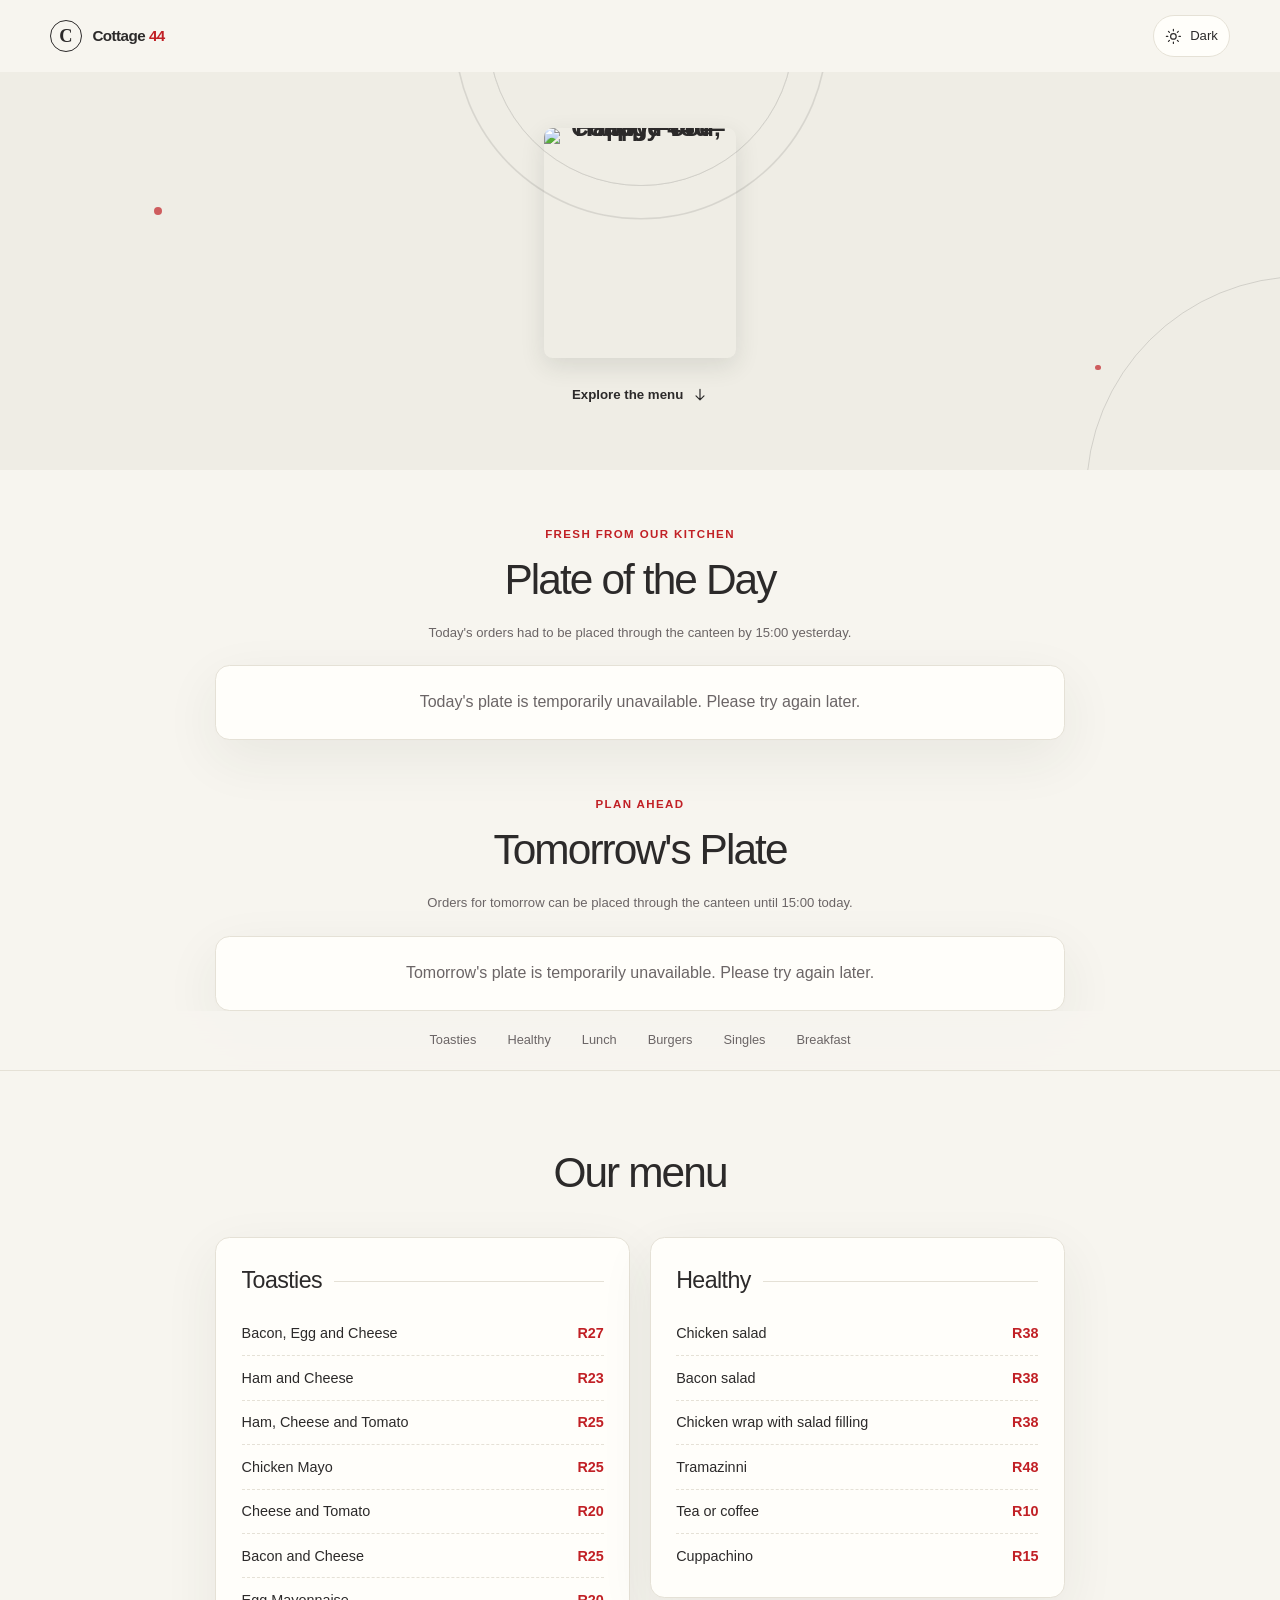
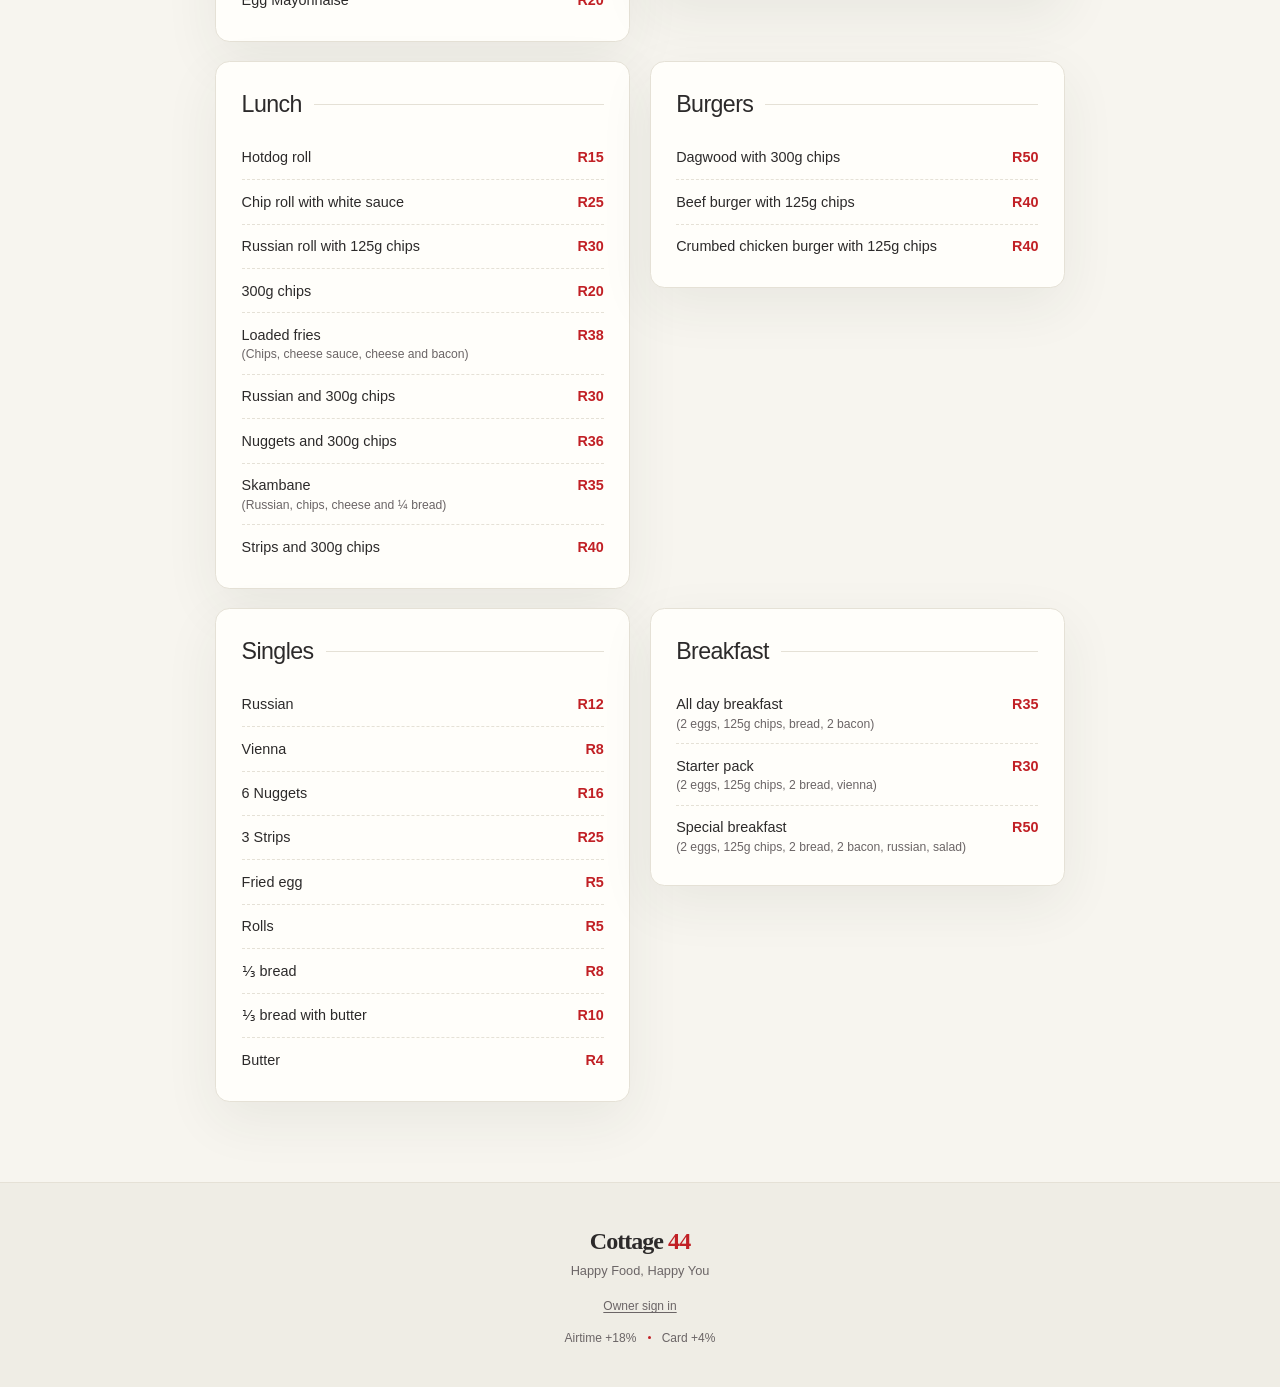
==== docs/index.html @ 62de95d6 "Merge pull request #34 from sdcreek240/dev Dev" ====
<!doctype html>
<html lang="en" data-theme="light">
  <head>
    <meta charset="utf-8">
    <meta name="viewport" content="width=device-width, initial-scale=1">
    <meta name="theme-color" content="#f7f5ef">
    <meta
      name="description"
      content="Cottage 44 — Happy Food, Happy You. Browse our menu."
    >
    <title>Cottage 44 — Happy Food, Happy You</title>
    <script>
      const savedTheme = localStorage.getItem("cottage44-theme");
      const initialTheme = savedTheme === "dark" || savedTheme === "light"
        ? savedTheme
        : window.matchMedia("(prefers-color-scheme: dark)").matches
          ? "dark"
          : "light";
      document.documentElement.dataset.theme = initialTheme;
    </script>
    <link rel="stylesheet" href="styles.css">
    <script src="menu.js" defer></script>
  </head>
  <body>
    <a class="skip-link" href="#menu">Skip to menu</a>
    <header class="site-header">
      <a class="wordmark" href="#top" aria-label="Cottage 44 home">
        <span class="wordmark__icon" aria-hidden="true">C</span>
        <span class="wordmark__name">Cottage <span>44</span></span>
      </a>
      <button
        class="theme-toggle"
        type="button"
        aria-label="Switch to dark theme"
        aria-pressed="false"
      >
        <svg class="theme-toggle__icon theme-toggle__icon--sun" viewBox="0 0 24 24" aria-hidden="true">
          <circle cx="12" cy="12" r="4"></circle>
          <path d="M12 2v2m0 16v2M4.93 4.93l1.42 1.42m11.3 11.3 1.42 1.42M2 12h2m16 0h2M4.93 19.07l1.42-1.42m11.3-11.3 1.42-1.42"></path>
        </svg>
        <svg class="theme-toggle__icon theme-toggle__icon--moon" viewBox="0 0 24 24" aria-hidden="true">
          <path d="M20.2 15.1A8.5 8.5 0 0 1 8.9 3.8 8.5 8.5 0 1 0 20.2 15.1Z"></path>
        </svg>
        <span class="theme-toggle__label">Dark</span>
      </button>
    </header>

    <main id="top">
      <section class="hero" aria-labelledby="hero-title">
        <div class="hero__ornament hero__ornament--one" aria-hidden="true"></div>
        <div class="hero__ornament hero__ornament--two" aria-hidden="true"></div>
        <h1 id="hero-title">
          <img
            class="hero__logo"
            src="assets/logo.jpeg"
            alt="Cottage 44 — Happy Food, Happy You"
            width="918"
            height="1099"
          >
        </h1>
        <a class="hero__link" href="#menu">
          Explore the menu
          <svg viewBox="0 0 20 20" aria-hidden="true"><path d="M10 3v13m-5-5 5 5 5-5"></path></svg>
        </a>
      </section>

      <section class="plate-day" aria-labelledby="plate-day-title">
        <div class="plate-day__intro">
          <p class="plate-day__eyebrow">Fresh from our kitchen</p>
          <h2 id="plate-day-title">Plate of the Day</h2>
          <p class="plate-day__notice">Today's orders had to be placed through the canteen by 15:00 yesterday.</p>
        </div>
        <div
          class="plate-day__content"
          id="today-plate"
          aria-live="polite"
          aria-atomic="true"
          aria-busy="true"
        >
          <p class="plate-day__status" role="status">Loading today's plate…</p>
        </div>
      </section>
      <section class="plate-day plate-day--next" aria-labelledby="next-plate-title">
        <div class="plate-day__intro">
          <p class="plate-day__eyebrow">Plan ahead</p>
          <h2 id="next-plate-title">Tomorrow's Plate</h2>
          <p class="plate-day__notice">Orders for tomorrow can be placed through the canteen until 15:00 today.</p>
          <p class="plate-day__countdown" id="tomorrow-cutoff" role="status" aria-live="polite"></p>
        </div>
        <div
          class="plate-day__content"
          id="tomorrow-plate"
          aria-live="polite"
          aria-atomic="true"
          aria-busy="true"
        >
          <p class="plate-day__status" role="status">Loading tomorrow's plate…</p>
        </div>
      </section>

      <nav class="category-nav" aria-label="Menu categories">
        <div class="category-nav__inner" id="category-nav"></div>
      </nav>

      <section class="menu" id="menu" aria-label="Menu">
        <div class="menu__intro">
          <h2>Our menu</h2>
        </div>
        <div id="menu-sections"></div>
      </section>
    </main>

    <footer class="site-footer">
      <div class="site-footer__brand">Cottage <span>44</span></div>
      <p class="site-footer__slogan">Happy Food, Happy You</p>
      <a class="site-footer__admin" href="/admin/">Owner sign in</a>
      <div class="payment-notes" aria-label="Payment notes">
        <span>Airtime +18%</span>
        <span class="payment-notes__divider" aria-hidden="true"></span>
        <span>Card +4%</span>
      </div>
    </footer>
  </body>
</html>
---- docs/styles.css ----
@font-face {
  font-family: "Bangers";
  src: url("fonts/bangers/Bangers-Regular.ttf") format("truetype");
  font-style: normal;
  font-weight: 400;
  font-display: swap;
}

:root {
  color-scheme: light;
  --brand-primary: #2c2a2a;
  --brand-accent: #C12025;
  --brand-canvas: #f7f5ef;
  --brand-surface: #fffefa;
  --brand-surface-muted: #efede5;
  --brand-ink: var(--brand-primary);
  --brand-ink-muted: #6b6566;
  --brand-line: #e5e1d6;
  --color-page: var(--brand-canvas);
  --color-surface: var(--brand-surface);
  --color-surface-muted: var(--brand-surface-muted);
  --color-text: var(--brand-ink);
  --color-text-muted: var(--brand-ink-muted);
  --color-primary: var(--brand-primary);
  --color-accent: var(--brand-accent);
  --color-border: var(--brand-line);
  --color-shadow: 0 18px 55px rgb(43 53 42 / 7%);
  --page: var(--color-page);
  --surface: var(--color-surface);
  --surface-muted: var(--color-surface-muted);
  --ink: var(--color-text);
  --ink-soft: var(--color-text-muted);
  --green: var(--color-primary);
  --accent: var(--color-accent);
  --line: var(--color-border);
  --shadow: var(--color-shadow);
  --serif: Georgia, "Times New Roman", serif;
  --sans: "Avenir Next", Avenir, "Segoe UI", sans-serif;
  --display: "Bangers", Impact, "Arial Narrow", sans-serif;
}

:root[data-theme="dark"] {
  color-scheme: dark;
  --color-page: #1c1a1a;
  --color-surface: #272425;
  --color-surface-muted: #353031;
  --color-text: #f4eeee;
  --color-text-muted: #c0b8b8;
  --color-primary: #f4eeee;
  --color-accent: #C12025;
  --color-border: #443d3e;
  --color-shadow: 0 18px 55px rgb(0 0 0 / 17%);
}

* {
  box-sizing: border-box;
}

html {
  scroll-behavior: smooth;
  scroll-padding-top: 5.5rem;
}

body {
  min-width: 320px;
  margin: 0;
  background: var(--page);
  color: var(--ink);
  font-family: var(--sans);
  font-size: 1rem;
  line-height: 1.55;
  transition: background-color 180ms ease, color 180ms ease;
}

a {
  color: inherit;
}

.skip-link {
  position: absolute;
  z-index: 10;
  top: 0.75rem;
  left: 0.75rem;
  padding: 0.65rem 1rem;
  transform: translateY(-150%);
  border-radius: 0.5rem;
  background: var(--ink);
  color: var(--page);
}

.skip-link:focus {
  transform: translateY(0);
}

.site-header {
  position: relative;
  z-index: 3;
  display: flex;
  width: min(100% - 2.5rem, 1180px);
  height: 4.5rem;
  align-items: center;
  justify-content: space-between;
  margin-inline: auto;
}

.wordmark {
  display: inline-flex;
  align-items: center;
  gap: 0.65rem;
  text-decoration: none;
}

.wordmark__icon {
  display: grid;
  width: 2rem;
  aspect-ratio: 1;
  place-items: center;
  border: 1px solid var(--green);
  border-radius: 50%;
  color: var(--green);
  font-family: var(--serif);
  font-size: 1.15rem;
  font-weight: 600;
}

.wordmark__name {
  font-size: 0.95rem;
  font-weight: 700;
  letter-spacing: -0.035em;
}

.wordmark__name span,
.site-footer__brand span {
  color: var(--accent);
}

.theme-toggle {
  display: inline-flex;
  min-height: 2.65rem;
  align-items: center;
  justify-content: center;
  gap: 0.5rem;
  padding: 0.45rem 0.7rem;
  border: 1px solid var(--line);
  border-radius: 999px;
  background: var(--surface);
  color: var(--ink);
  font: 500 0.82rem var(--sans);
  cursor: pointer;
  transition: border-color 150ms ease, background-color 150ms ease;
}

.theme-toggle:hover {
  border-color: var(--green);
}

.theme-toggle:focus-visible,
.category-nav__link:focus-visible,
.hero__link:focus-visible,
.wordmark:focus-visible {
  outline: 3px solid var(--accent);
  outline-offset: 3px;
}

.theme-toggle__icon {
  width: 1.05rem;
  height: 1.05rem;
  fill: none;
  stroke: currentColor;
  stroke-linecap: round;
  stroke-linejoin: round;
  stroke-width: 1.7;
}

.theme-toggle__icon--moon {
  display: none;
}

:root[data-theme="dark"] .theme-toggle__icon--sun {
  display: none;
}

:root[data-theme="dark"] .theme-toggle__icon--moon {
  display: block;
}

.hero {
  position: relative;
  display: flex;
  min-height: 23rem;
  overflow: hidden;
  flex-direction: column;
  align-items: center;
  justify-content: center;
  padding: 3.5rem 1.25rem 4rem;
  background: var(--surface-muted);
  text-align: center;
}

.hero::before,
.hero::after {
  position: absolute;
  width: 19rem;
  height: 19rem;
  border: 1px solid color-mix(in srgb, var(--green) 15%, transparent);
  border-radius: 50%;
  content: "";
  pointer-events: none;
}

.hero::before {
  top: -12rem;
  left: calc(50% - 9.5rem);
  box-shadow: 0 0 0 2rem var(--surface-muted), 0 0 0 2.1rem color-mix(in srgb, var(--green) 12%, transparent);
}

.hero::after {
  right: -15rem;
  bottom: -15rem;
  width: 27rem;
  height: 27rem;
}

.hero__ornament {
  position: absolute;
  width: 0.5rem;
  height: 0.5rem;
  border-radius: 50%;
  background: var(--accent);
  opacity: 0.7;
}

.hero__ornament--one {
  top: 34%;
  left: 12%;
}

.hero__ornament--two {
  right: 14%;
  bottom: 25%;
  width: 0.35rem;
  height: 0.35rem;
}

.hero h1 {
  position: relative;
  margin: 0;
  line-height: 0;
}

.hero__logo {
  display: block;
  width: clamp(8rem, min(40vw, 24vh), 12rem);
  max-width: 100%;
  height: auto;
  border-radius: 0.55rem;
  box-shadow: 0 8px 24px rgb(43 53 42 / 12%);
  object-fit: contain;
}

.hero__link {
  display: inline-flex;
  align-items: center;
  gap: 0.55rem;
  margin-top: 1.7rem;
  color: var(--green);
  font-size: 0.83rem;
  font-weight: 600;
  text-decoration: none;
}

.hero__link svg {
  width: 1rem;
  fill: none;
  stroke: currentColor;
  stroke-linecap: round;
  stroke-linejoin: round;
  stroke-width: 1.5;
  transition: transform 150ms ease;
}

.hero__link:hover svg {
  transform: translateY(3px);
}

.plate-day {
  width: min(100% - 2.5rem, 850px);
  margin: 0 auto;
  padding: 3.5rem 0 0;
}

.plate-day__intro {
  margin-bottom: 1.4rem;
  text-align: center;
}

.plate-day__eyebrow {
  margin: 0;
  color: var(--accent);
  font-size: 0.72rem;
  font-weight: 700;
  letter-spacing: 0.12em;
  text-transform: uppercase;
}

.plate-day__intro h2 {
  margin: 0.2rem 0 0;
  font-family: var(--display);
  font-size: clamp(2rem, 5vw, 2.65rem);
  font-weight: 400;
  letter-spacing: -0.045em;
}

.plate-day__notice {
  max-width: 36rem;
  margin: 0.65rem auto 0;
  color: var(--ink-soft);
  font-size: 0.82rem;
}

.plate-day__countdown {
  max-width: 36rem;
  margin: 0.45rem auto 0;
  color: var(--accent);
  font-size: 0.82rem;
  font-weight: 700;
}

.plate-day__content {
  overflow: hidden;
  border: 1px solid var(--line);
  border-radius: 0.9rem;
  background: var(--surface);
  box-shadow: var(--shadow);
}

.plate-day__status {
  margin: 0;
  padding: 1.5rem;
  color: var(--ink-soft);
  text-align: center;
}

.plate-card {
  display: grid;
  grid-template-columns: minmax(0, 0.9fr) minmax(0, 1.1fr);
  min-height: 15rem;
}

.plate-card__image-frame {
  display: grid;
  min-height: 15rem;
  overflow: hidden;
  place-items: center;
  background: var(--surface-muted);
}

.plate-card__image {
  display: block;
  width: 100%;
  height: 100%;
  min-height: 15rem;
  object-fit: cover;
}

.plate-card__image-fallback {
  padding: 1rem;
  color: var(--ink-soft);
  font-size: 0.85rem;
  text-align: center;
}

.plate-card__details {
  display: flex;
  flex-direction: column;
  align-items: flex-start;
  justify-content: center;
  padding: 1.8rem;
}

.plate-card__name {
  margin: 0;
  font-family: var(--display);
  font-size: clamp(1.65rem, 4vw, 2.15rem);
  font-weight: 400;
  line-height: 1.15;
}

.plate-card__description {
  margin: 0.7rem 0 1.1rem;
  color: var(--ink-soft);
  font-size: 0.92rem;
}

.plate-card__date {
  color: var(--ink-soft);
  font-size: 0.78rem;
}

.plate-card__price {
  margin: 0.7rem 0 0;
  color: var(--accent);
  font-size: 1.2rem;
  font-weight: 700;
  font-variant-numeric: tabular-nums;
}

.category-nav {
  position: sticky;
  z-index: 2;
  top: 0;
  overflow-x: auto;
  border-bottom: 1px solid var(--line);
  background: color-mix(in srgb, var(--page) 92%, transparent);
  scrollbar-width: none;
  backdrop-filter: blur(14px);
}

.category-nav::-webkit-scrollbar {
  display: none;
}

.category-nav__inner {
  display: flex;
  width: max-content;
  min-width: 100%;
  justify-content: center;
  gap: 0.3rem;
  padding: 0.7rem max(1.25rem, calc((100vw - 850px) / 2));
}

.category-nav__link {
  flex: 0 0 auto;
  padding: 0.52rem 0.82rem;
  border-radius: 999px;
  color: var(--ink-soft);
  font-size: 0.8rem;
  font-weight: 500;
  text-decoration: none;
  transition: background-color 150ms ease, color 150ms ease;
}

.category-nav__link:hover {
  background: var(--surface-muted);
  color: var(--ink);
}

.menu {
  width: min(100% - 2.5rem, 850px);
  margin: 0 auto;
  padding: 4rem 0 5rem;
}

.menu__intro {
  margin-bottom: 2rem;
  text-align: center;
}

.menu__intro h2 {
  margin: 0.3rem 0 0;
  font-family: var(--display);
  font-size: clamp(2rem, 5vw, 2.65rem);
  font-weight: 400;
  letter-spacing: -0.045em;
}

#menu-sections {
  display: grid;
  grid-template-columns: repeat(2, minmax(0, 1fr));
  gap: 1.2rem;
}

.menu-category {
  scroll-margin-top: 5.8rem;
  align-self: start;
  padding: 1.55rem 1.6rem 1.2rem;
  border: 1px solid var(--line);
  border-radius: 0.9rem;
  background: var(--surface);
  box-shadow: var(--shadow);
}

.menu-category__title {
  display: flex;
  align-items: center;
  gap: 0.75rem;
  margin: 0 0 0.8rem;
  color: var(--green);
  font-family: var(--display);
  font-size: 1.45rem;
  font-weight: 400;
  letter-spacing: -0.025em;
}

.menu-category__title::after {
  height: 1px;
  flex: 1;
  background: var(--line);
  content: "";
}

.menu-list {
  margin: 0;
  padding: 0;
  list-style: none;
}

.menu-item {
  display: flex;
  align-items: baseline;
  justify-content: space-between;
  gap: 1rem;
  padding: 0.66rem 0;
  border-bottom: 1px dashed var(--line);
}

.menu-item:last-child {
  border-bottom: 0;
}

.menu-item__details {
  display: grid;
  min-width: 0;
  gap: 0.08rem;
}

.menu-item__name {
  font-size: 0.9rem;
  font-weight: 500;
  line-height: 1.4;
}

.menu-item__contents {
  color: var(--ink-soft);
  font-size: 0.76rem;
  line-height: 1.4;
}

.menu-item__price {
  flex: 0 0 auto;
  color: var(--accent);
  font-size: 0.9rem;
  font-weight: 700;
  font-variant-numeric: tabular-nums;
}

.site-footer {
  display: flex;
  min-height: 11rem;
  flex-direction: column;
  align-items: center;
  justify-content: center;
  padding: 2.5rem 1.25rem;
  border-top: 1px solid var(--line);
  background: var(--surface-muted);
  text-align: center;
}

.site-footer__brand {
  font-family: var(--serif);
  font-size: 1.5rem;
  font-weight: 600;
  letter-spacing: -0.04em;
}

.site-footer__slogan {
  margin: 0.1rem 0 1rem;
  color: var(--ink-soft);
  font-size: 0.8rem;
}

.site-footer__admin {
  margin-bottom: 0.8rem;
  color: var(--ink-soft);
  font-size: 0.75rem;
  text-decoration: underline;
  text-underline-offset: 0.2em;
}

.site-footer__admin:hover,
.site-footer__admin:focus-visible {
  color: var(--accent);
}

.payment-notes {
  display: flex;
  align-items: center;
  gap: 0.7rem;
  color: var(--ink-soft);
  font-size: 0.75rem;
  font-weight: 500;
}

.payment-notes__divider {
  width: 3px;
  height: 3px;
  border-radius: 50%;
  background: var(--accent);
}

@media (max-width: 640px) {
  .site-header {
    width: calc(100% - 2rem);
    height: 4rem;
  }

  .hero {
    min-height: 22rem;
    padding-block: 2.5rem 3rem;
  }

  .plate-day {
    width: calc(100% - 2rem);
    padding-top: 2.5rem;
  }

  .plate-card {
    grid-template-columns: 1fr;
  }

  .plate-card__image-frame,
  .plate-card__image {
    min-height: 13rem;
    max-height: 18rem;
  }

  .plate-card__details {
    padding: 1.4rem;
  }

  .category-nav__inner {
    justify-content: flex-start;
    padding: 0.6rem 0.85rem;
  }

  .menu {
    width: calc(100% - 2rem);
    padding: 3rem 0 3.5rem;
  }

  #menu-sections {
    grid-template-columns: 1fr;
    gap: 0.85rem;
  }

  .menu-category {
    padding: 1.3rem 1.2rem 1rem;
  }

  .menu-item__name {
    font-size: 0.88rem;
  }
}

@media (prefers-reduced-motion: reduce) {
  *,
  *::before,
  *::after {
    scroll-behavior: auto !important;
    transition-duration: 0.01ms !important;
  }
}
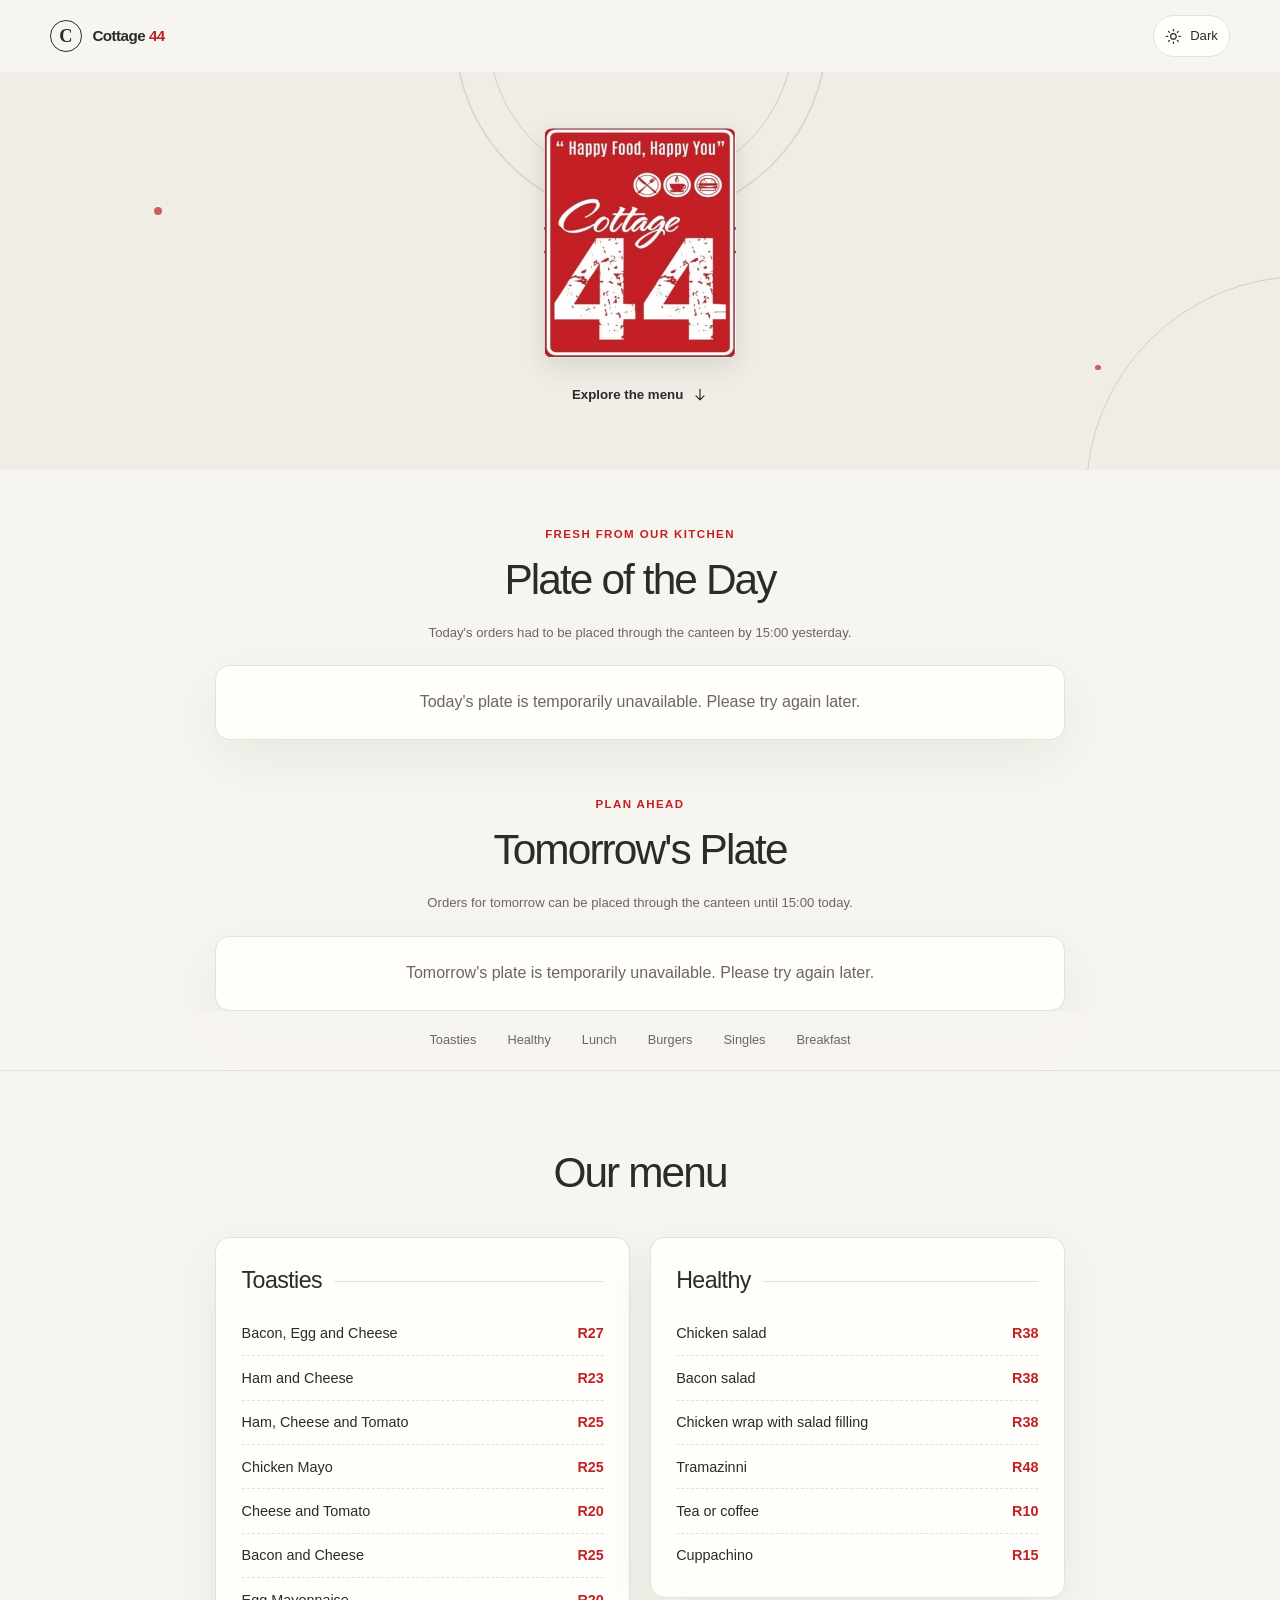
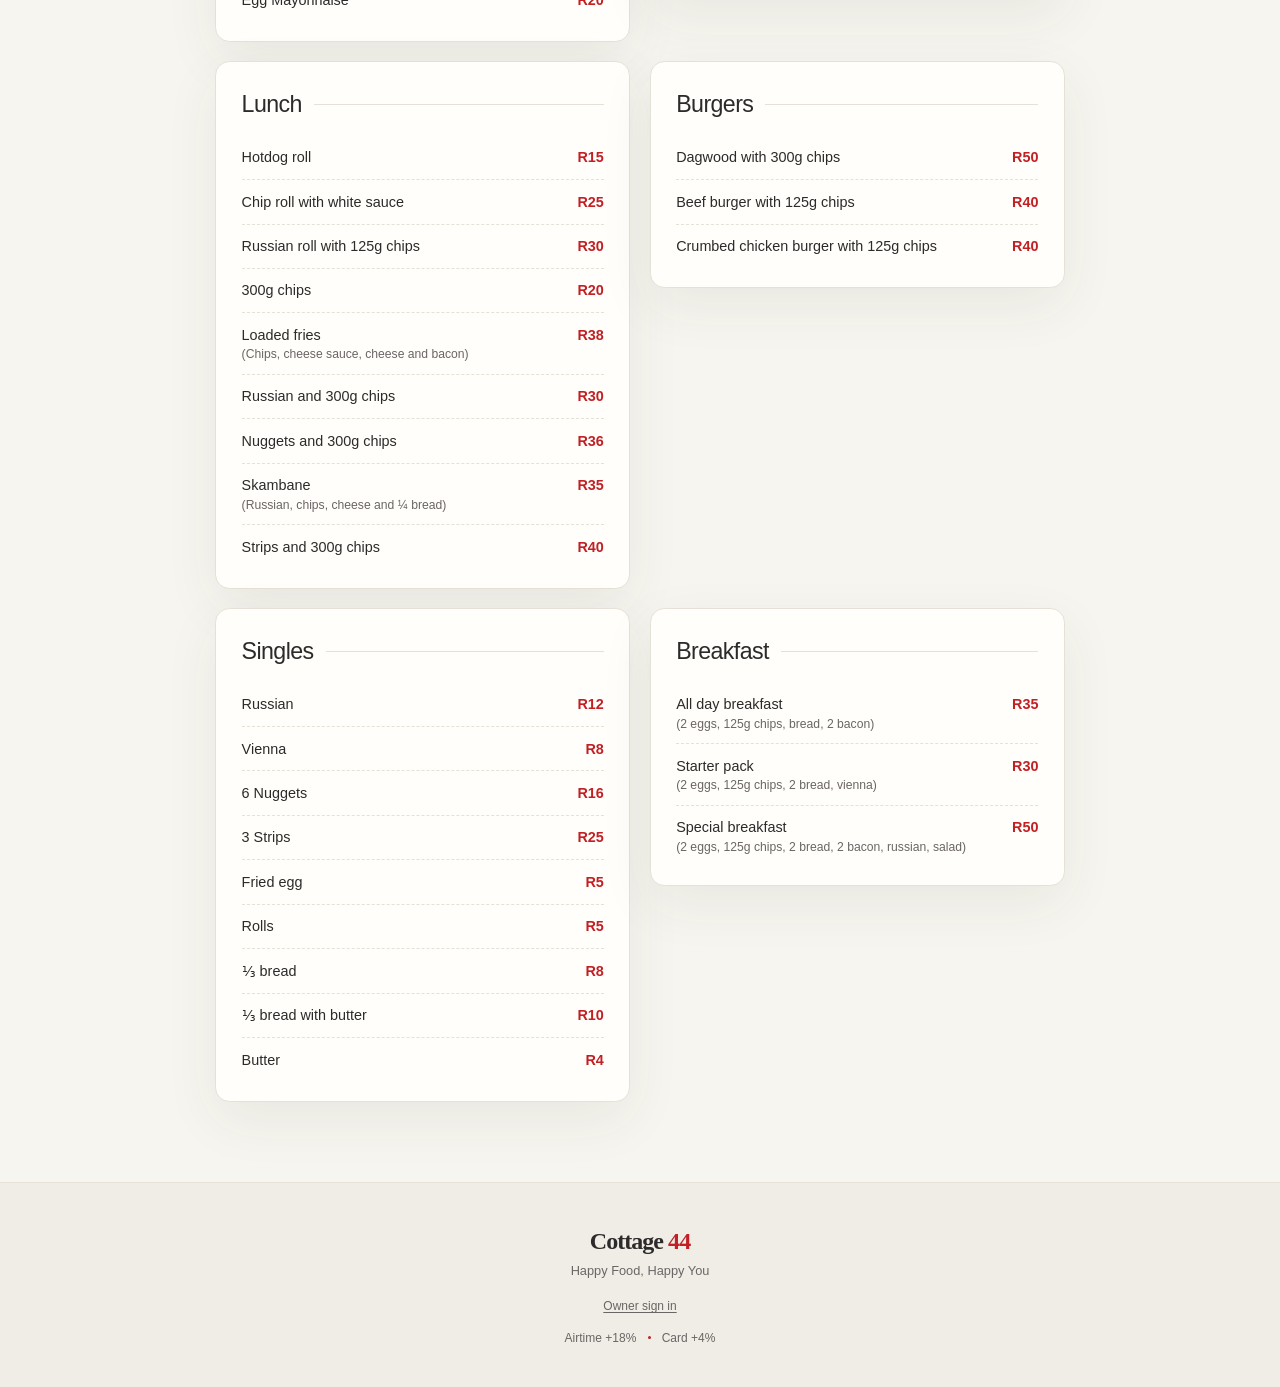
==== commit e252ce7b: "Optimize public menu image loading Co-authored-by: Copilot App <223556219+Copilot@users.noreply.gith" ====
--- a/docs/index.html
+++ b/docs/index.html
@@ -9,6 +9,13 @@
       content="Cottage 44 — Happy Food, Happy You. Browse our menu."
     >
     <title>Cottage 44 — Happy Food, Happy You</title>
+    <link
+      rel="preload"
+      as="image"
+      href="assets/logo-640.avif"
+      imagesrcset="assets/logo-320.avif 320w, assets/logo-480.avif 480w, assets/logo-640.avif 640w"
+      imagesizes="(max-width: 640px) 32vw, 12rem"
+    >
     <script>
       const savedTheme = localStorage.getItem("cottage44-theme");
       const initialTheme = savedTheme === "dark" || savedTheme === "light"
@@ -50,13 +57,30 @@
         <div class="hero__ornament hero__ornament--one" aria-hidden="true"></div>
         <div class="hero__ornament hero__ornament--two" aria-hidden="true"></div>
         <h1 id="hero-title">
-          <img
-            class="hero__logo"
-            src="assets/logo.jpeg"
-            alt="Cottage 44 — Happy Food, Happy You"
-            width="918"
-            height="1099"
-          >
+          <picture>
+            <source
+              type="image/avif"
+              srcset="assets/logo-320.avif 320w, assets/logo-480.avif 480w, assets/logo-640.avif 640w"
+              sizes="(max-width: 640px) 32vw, 12rem"
+            >
+            <source
+              type="image/webp"
+              srcset="assets/logo-320.webp 320w, assets/logo-480.webp 480w, assets/logo-640.webp 640w"
+              sizes="(max-width: 640px) 32vw, 12rem"
+            >
+            <img
+              class="hero__logo"
+              src="assets/logo-640.jpg"
+              srcset="assets/logo-320.jpg 320w, assets/logo-640.jpg 640w"
+              sizes="(max-width: 640px) 32vw, 12rem"
+              alt="Cottage 44 — Happy Food, Happy You"
+              width="918"
+              height="1099"
+              loading="eager"
+              fetchpriority="high"
+              decoding="async"
+            >
+          </picture>
         </h1>
         <a class="hero__link" href="#menu">
           Explore the menu
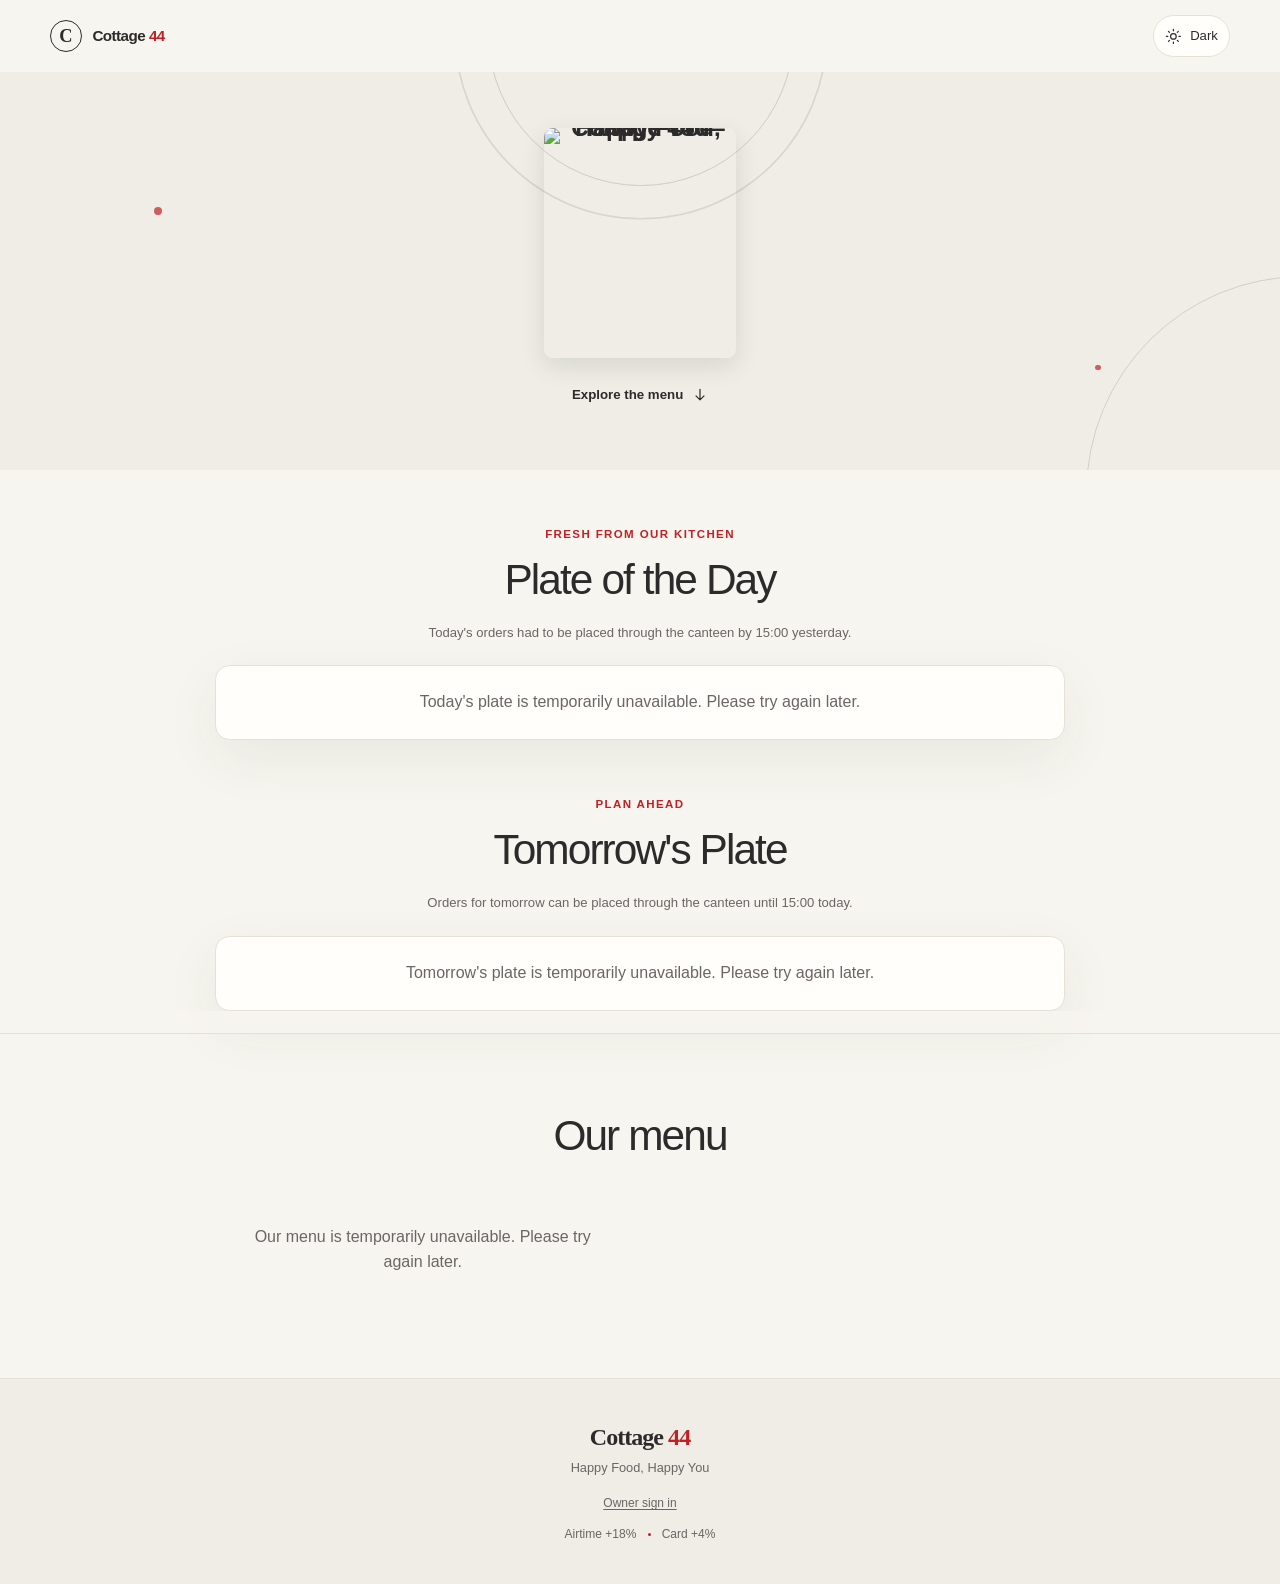
==== commit 49d00304: "feat: add database-backed admin menu Co-authored-by: Copilot App <223556219+Copilot@users.noreply.gi" ====
--- a/docs/index.html
+++ b/docs/index.html
@@ -9,13 +9,6 @@
       content="Cottage 44 — Happy Food, Happy You. Browse our menu."
     >
     <title>Cottage 44 — Happy Food, Happy You</title>
-    <link
-      rel="preload"
-      as="image"
-      href="assets/logo-640.avif"
-      imagesrcset="assets/logo-320.avif 320w, assets/logo-480.avif 480w, assets/logo-640.avif 640w"
-      imagesizes="(max-width: 640px) 32vw, 12rem"
-    >
     <script>
       const savedTheme = localStorage.getItem("cottage44-theme");
       const initialTheme = savedTheme === "dark" || savedTheme === "light"
@@ -57,30 +50,13 @@
         <div class="hero__ornament hero__ornament--one" aria-hidden="true"></div>
         <div class="hero__ornament hero__ornament--two" aria-hidden="true"></div>
         <h1 id="hero-title">
-          <picture>
-            <source
-              type="image/avif"
-              srcset="assets/logo-320.avif 320w, assets/logo-480.avif 480w, assets/logo-640.avif 640w"
-              sizes="(max-width: 640px) 32vw, 12rem"
-            >
-            <source
-              type="image/webp"
-              srcset="assets/logo-320.webp 320w, assets/logo-480.webp 480w, assets/logo-640.webp 640w"
-              sizes="(max-width: 640px) 32vw, 12rem"
-            >
-            <img
-              class="hero__logo"
-              src="assets/logo-640.jpg"
-              srcset="assets/logo-320.jpg 320w, assets/logo-640.jpg 640w"
-              sizes="(max-width: 640px) 32vw, 12rem"
-              alt="Cottage 44 — Happy Food, Happy You"
-              width="918"
-              height="1099"
-              loading="eager"
-              fetchpriority="high"
-              decoding="async"
-            >
-          </picture>
+          <img
+            class="hero__logo"
+            src="assets/logo.jpeg"
+            alt="Cottage 44 — Happy Food, Happy You"
+            width="918"
+            height="1099"
+          >
         </h1>
         <a class="hero__link" href="#menu">
           Explore the menu
@@ -130,7 +106,9 @@
         <div class="menu__intro">
           <h2>Our menu</h2>
         </div>
-        <div id="menu-sections"></div>
+        <div id="menu-sections">
+          <p class="plate-day__status" role="status">Loading menu…</p>
+        </div>
       </section>
     </main>
 
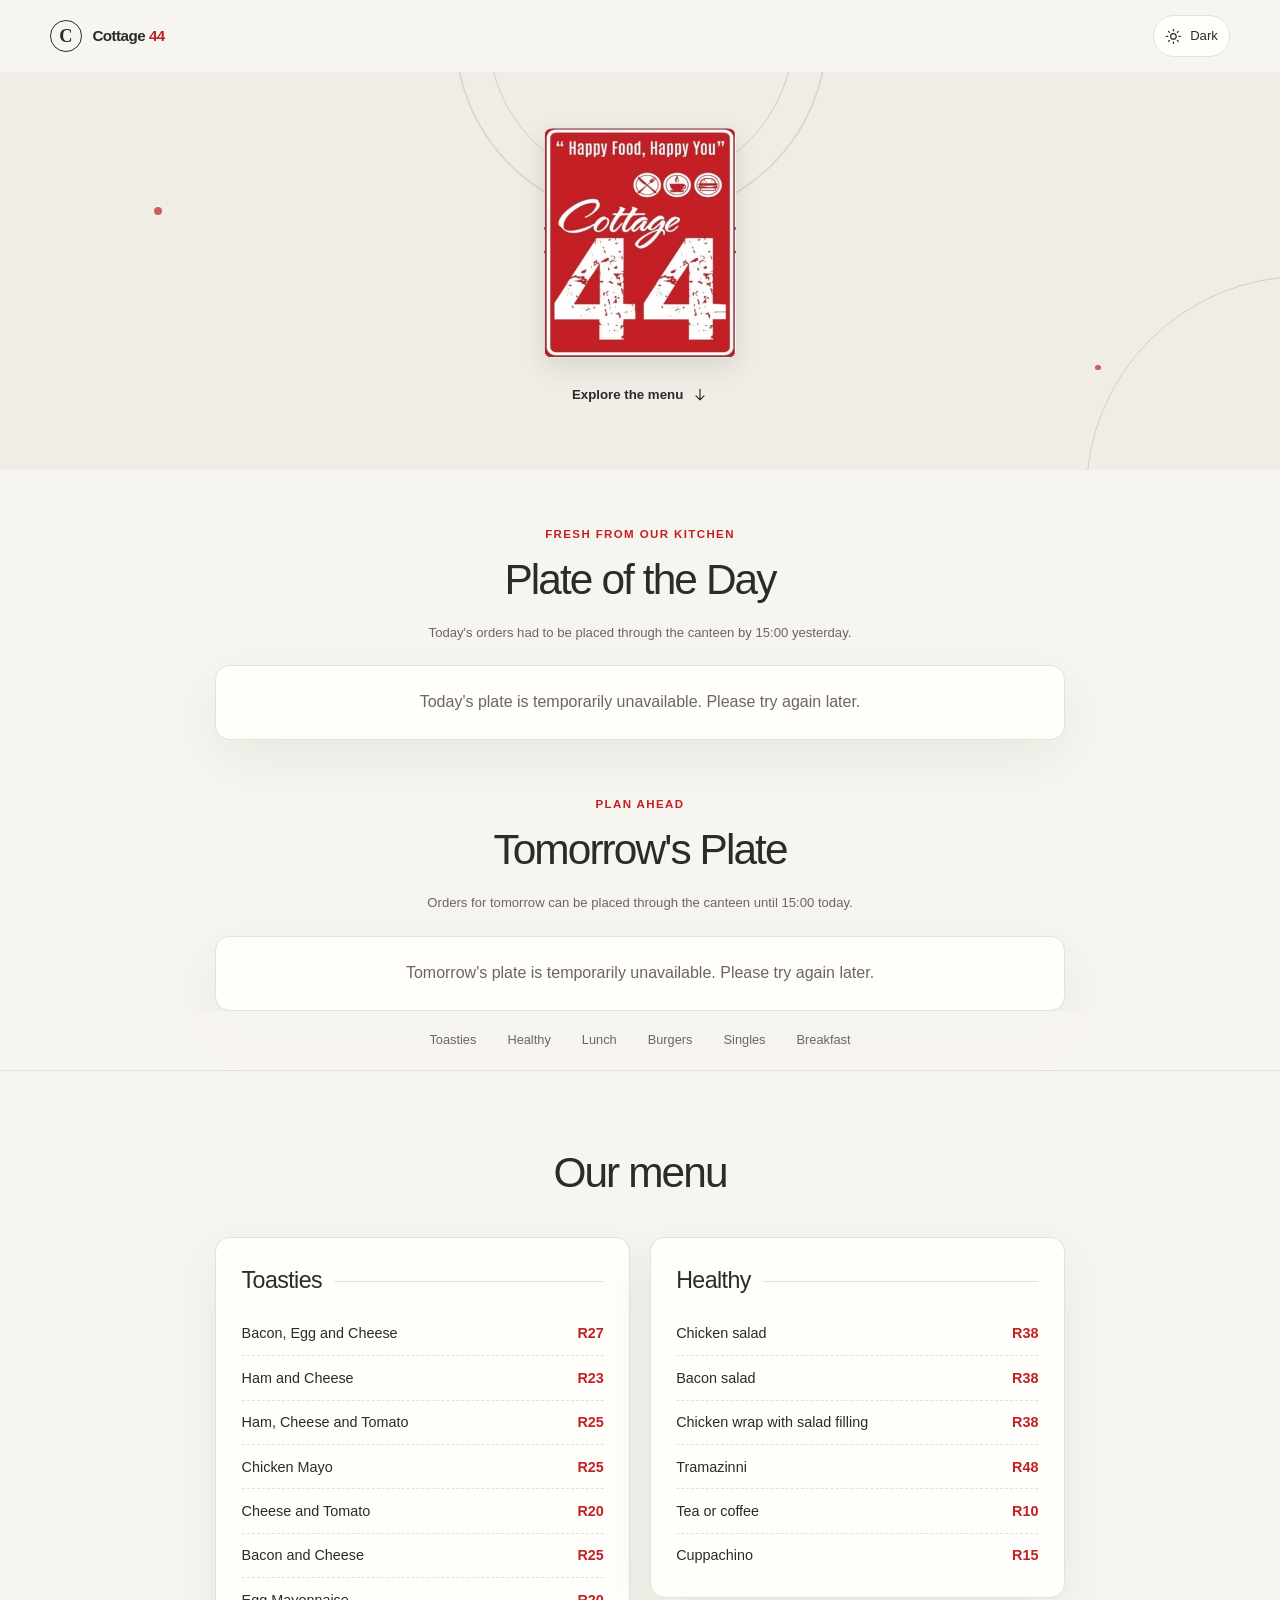
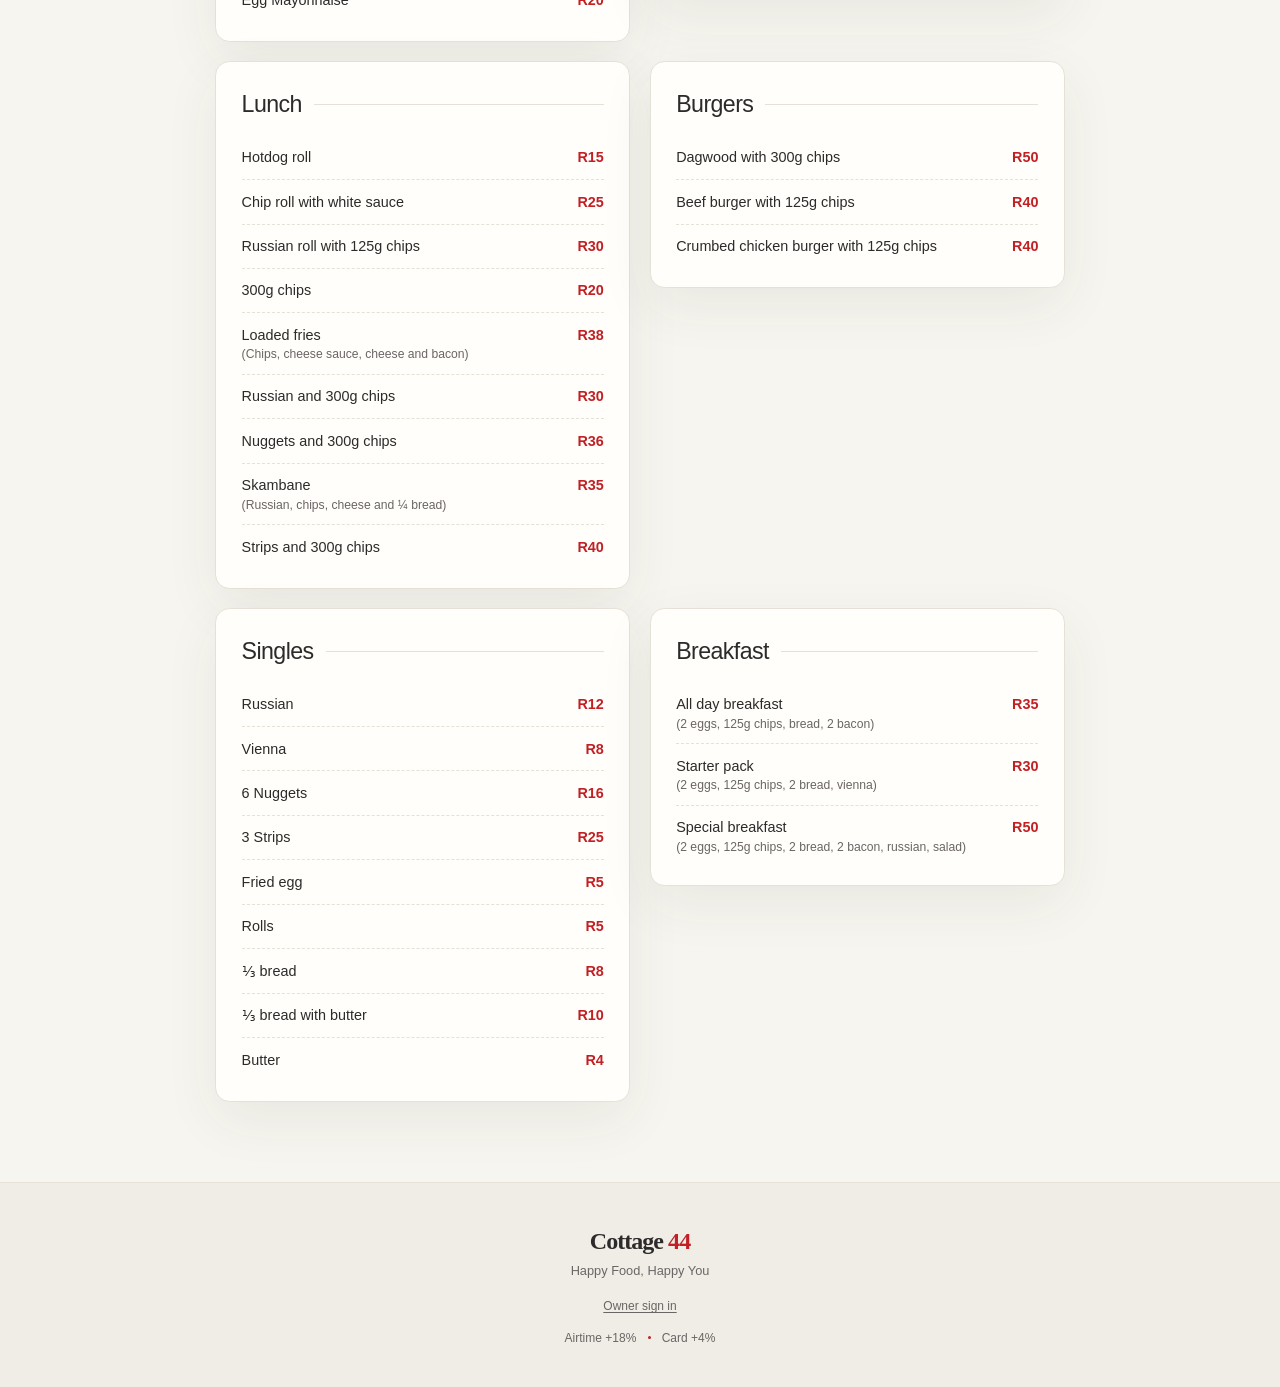
==== commit eddcc00c: "Merge pull request #47 from sdcreek240/dev Optimise image loadings" ====
--- a/docs/index.html
+++ b/docs/index.html
@@ -9,6 +9,13 @@
       content="Cottage 44 — Happy Food, Happy You. Browse our menu."
     >
     <title>Cottage 44 — Happy Food, Happy You</title>
+    <link
+      rel="preload"
+      as="image"
+      href="assets/logo-640.avif"
+      imagesrcset="assets/logo-320.avif 320w, assets/logo-480.avif 480w, assets/logo-640.avif 640w"
+      imagesizes="(max-width: 640px) 32vw, 12rem"
+    >
     <script>
       const savedTheme = localStorage.getItem("cottage44-theme");
       const initialTheme = savedTheme === "dark" || savedTheme === "light"
@@ -50,13 +57,30 @@
         <div class="hero__ornament hero__ornament--one" aria-hidden="true"></div>
         <div class="hero__ornament hero__ornament--two" aria-hidden="true"></div>
         <h1 id="hero-title">
-          <img
-            class="hero__logo"
-            src="assets/logo.jpeg"
-            alt="Cottage 44 — Happy Food, Happy You"
-            width="918"
-            height="1099"
-          >
+          <picture>
+            <source
+              type="image/avif"
+              srcset="assets/logo-320.avif 320w, assets/logo-480.avif 480w, assets/logo-640.avif 640w"
+              sizes="(max-width: 640px) 32vw, 12rem"
+            >
+            <source
+              type="image/webp"
+              srcset="assets/logo-320.webp 320w, assets/logo-480.webp 480w, assets/logo-640.webp 640w"
+              sizes="(max-width: 640px) 32vw, 12rem"
+            >
+            <img
+              class="hero__logo"
+              src="assets/logo-640.jpg"
+              srcset="assets/logo-320.jpg 320w, assets/logo-640.jpg 640w"
+              sizes="(max-width: 640px) 32vw, 12rem"
+              alt="Cottage 44 — Happy Food, Happy You"
+              width="918"
+              height="1099"
+              loading="eager"
+              fetchpriority="high"
+              decoding="async"
+            >
+          </picture>
         </h1>
         <a class="hero__link" href="#menu">
           Explore the menu
@@ -106,9 +130,7 @@
         <div class="menu__intro">
           <h2>Our menu</h2>
         </div>
-        <div id="menu-sections">
-          <p class="plate-day__status" role="status">Loading menu…</p>
-        </div>
+        <div id="menu-sections"></div>
       </section>
     </main>
 
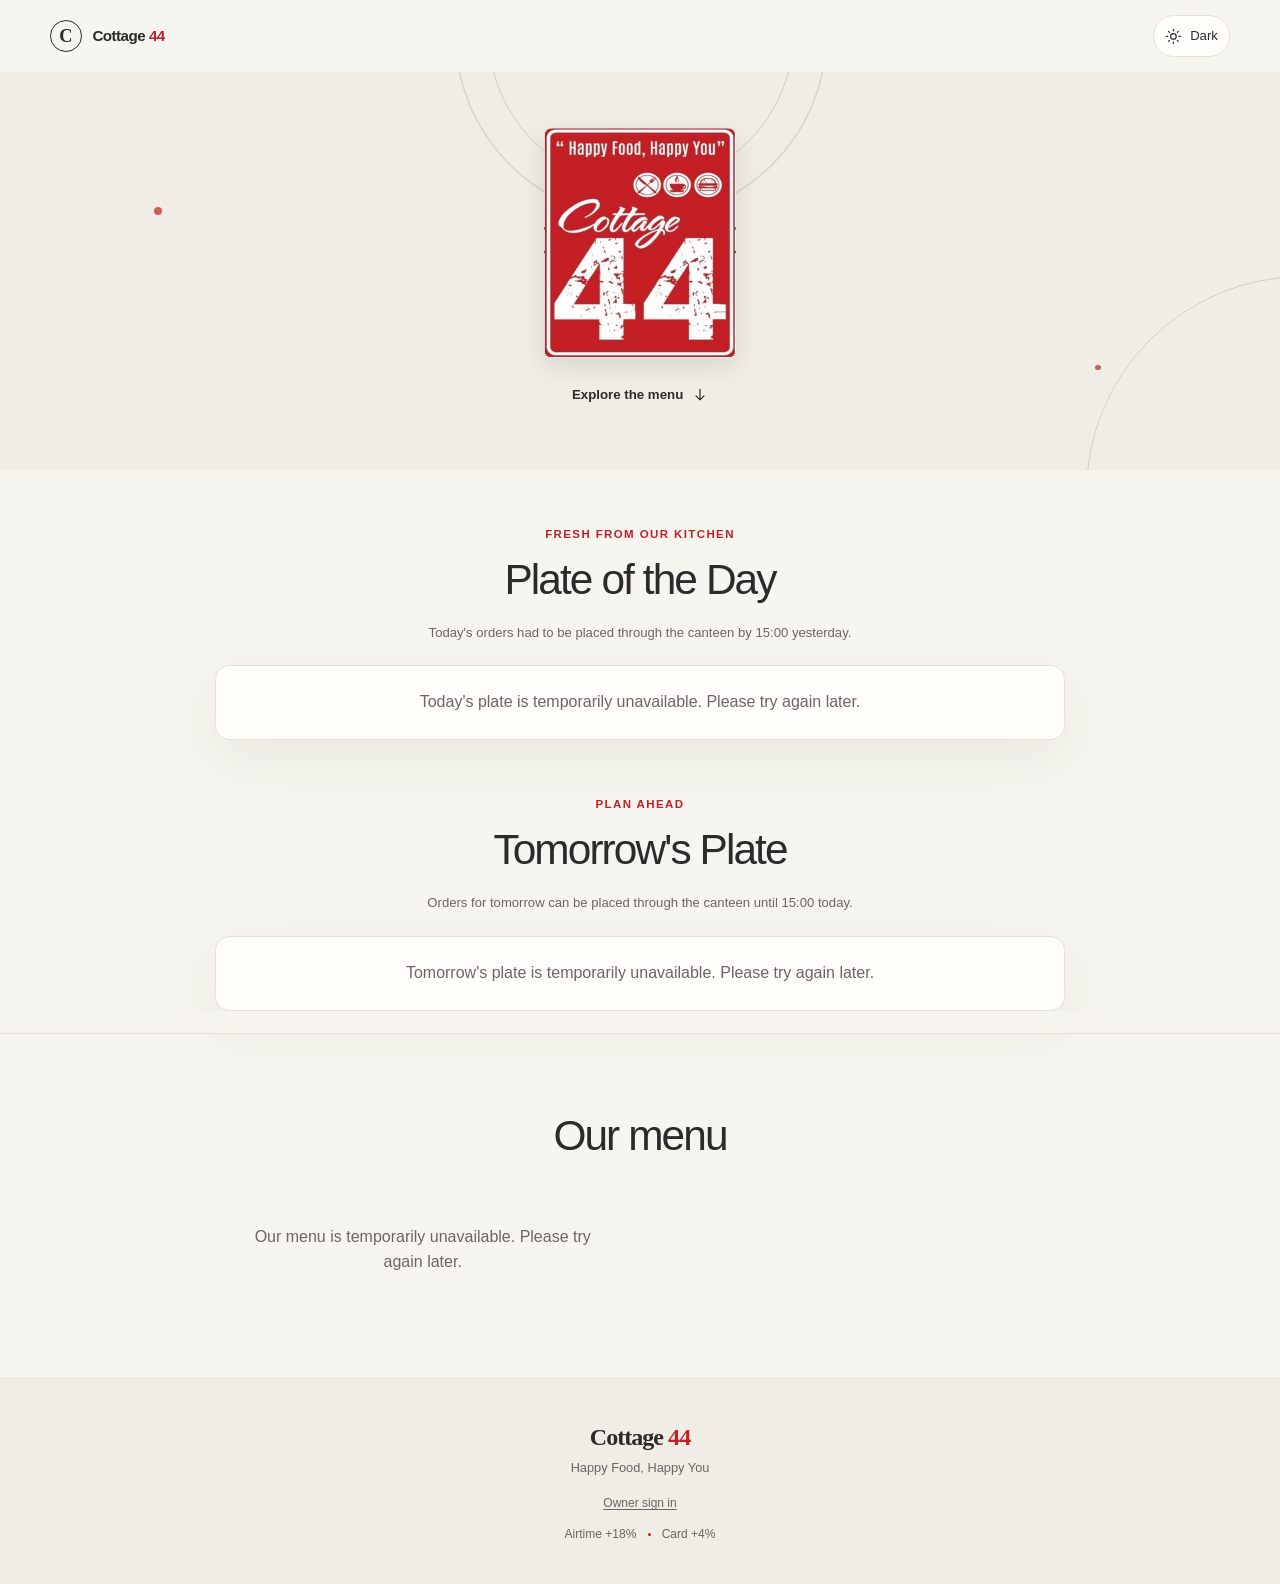
==== commit 94dd396f: "Merge remote-tracking branch 'origin/dev' into andreakoegelenberg-lab-database-backed-admin-menu" ====
--- a/docs/index.html
+++ b/docs/index.html
@@ -130,7 +130,9 @@
         <div class="menu__intro">
           <h2>Our menu</h2>
         </div>
-        <div id="menu-sections"></div>
+        <div id="menu-sections">
+          <p class="plate-day__status" role="status">Loading menu…</p>
+        </div>
       </section>
     </main>
 
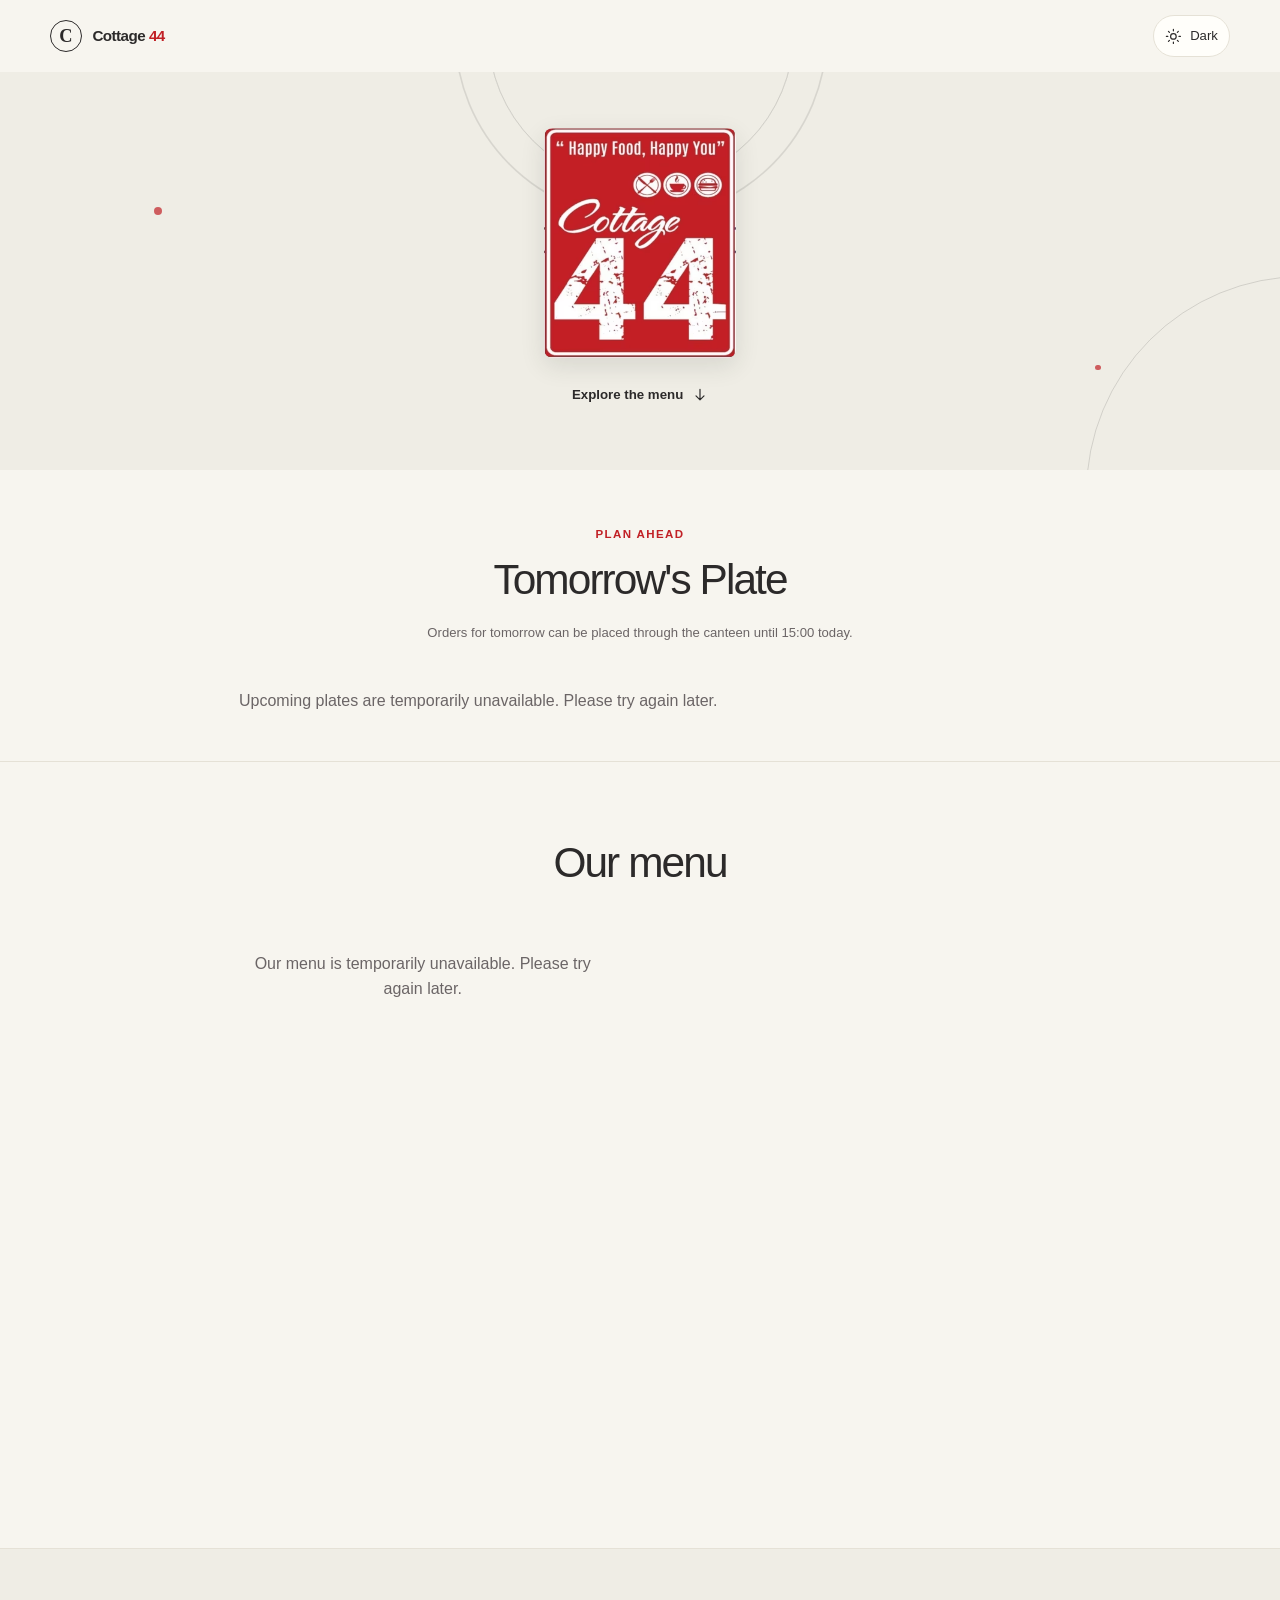
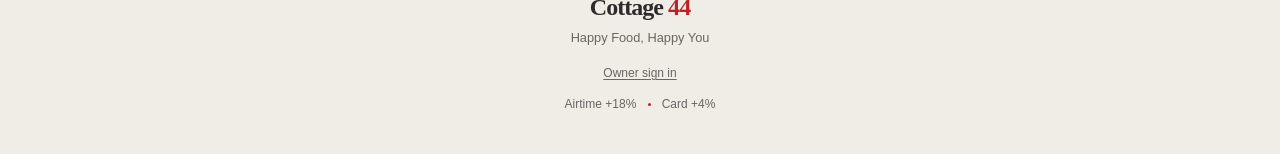
==== commit ebe8879d: "feat(plates): future plates scroll" ====
--- a/docs/index.html
+++ b/docs/index.html
@@ -104,22 +104,50 @@
           <p class="plate-day__status" role="status">Loading today's plate…</p>
         </div>
       </section>
-      <section class="plate-day plate-day--next" aria-labelledby="next-plate-title">
+
+      <section class="plate-day plate-day--next" id="upcoming-plates-section" aria-labelledby="next-plate-title">
         <div class="plate-day__intro">
           <p class="plate-day__eyebrow">Plan ahead</p>
           <h2 id="next-plate-title">Tomorrow's Plate</h2>
-          <p class="plate-day__notice">Orders for tomorrow can be placed through the canteen until 15:00 today.</p>
+          <p class="plate-day__notice" id="upcoming-notice">Orders for tomorrow can be placed through the canteen until 15:00 today.</p>
           <p class="plate-day__countdown" id="tomorrow-cutoff" role="status" aria-live="polite"></p>
         </div>
+        <div class="plate-rail-shell">
+          <button
+            class="plate-rail__arrow plate-rail__arrow--prev"
+            id="upcoming-prev"
+            type="button"
+            aria-label="Previous plate"
+            aria-controls="tomorrow-plate"
+            hidden
+          >&#8249;</button>
+          <div
+            class="plate-rail"
+            id="tomorrow-plate"
+            tabindex="0"
+            role="region"
+            aria-label="Upcoming plates"
+            aria-live="polite"
+            aria-busy="true"
+          >
+            <p class="plate-day__status" role="status">Loading upcoming plates…</p>
+          </div>
+          <button
+            class="plate-rail__arrow plate-rail__arrow--next"
+            id="upcoming-next"
+            type="button"
+            aria-label="Next plate"
+            aria-controls="tomorrow-plate"
+            hidden
+          >&#8250;</button>
+        </div>
         <div
-          class="plate-day__content"
-          id="tomorrow-plate"
-          aria-live="polite"
-          aria-atomic="true"
-          aria-busy="true"
-        >
-          <p class="plate-day__status" role="status">Loading tomorrow's plate…</p>
-        </div>
+          class="plate-dots"
+          id="upcoming-dots"
+          role="tablist"
+          aria-label="Upcoming plate days"
+          hidden
+        ></div>
       </section>
 
       <nav class="category-nav" aria-label="Menu categories">
@@ -147,4 +175,4 @@
       </div>
     </footer>
   </body>
-</html>
+</html>
--- a/docs/styles.css
+++ b/docs/styles.css
@@ -468,6 +468,7 @@
   display: grid;
   grid-template-columns: repeat(2, minmax(0, 1fr));
   gap: 1.2rem;
+  min-height: 60vh;
 }
 
 .menu-category {
@@ -660,3 +661,142 @@
     transition-duration: 0.01ms !important;
   }
 }
+
+/* ---- Upcoming plate rail ---- */
+
+.plate-rail-shell {
+  position: relative;
+}
+
+.plate-rail {
+  display: flex;
+  gap: 1rem;
+  overflow-x: auto;
+  overflow-y: hidden;
+  scroll-snap-type: x mandatory;
+  scroll-behavior: smooth;
+  scrollbar-width: none;        /* Firefox */
+  -ms-overflow-style: none;     /* legacy Edge */
+  padding: 0.25rem;
+  margin: -0.25rem;
+  -webkit-overflow-scrolling: touch;
+}
+
+.plate-rail::-webkit-scrollbar {
+  display: none;                /* Chrome, Safari, newer Edge */
+}
+
+.plate-rail:focus-visible {
+  outline: 2px solid var(--color-accent, #C12025);
+  outline-offset: 4px;
+  border-radius: 0.5rem;
+}
+
+.plate-rail__slot {
+  flex: 0 0 100%;
+  scroll-snap-align: start;
+  scroll-snap-stop: always;
+  display: flex;
+  flex-direction: column;
+  min-width: 0;
+}
+
+.plate-rail__slot > .plate-day__status {
+  margin: 0;
+  padding: 2rem 1rem;
+  border: 1px dashed var(--color-border, #d9d4c8);
+  border-radius: 0.75rem;
+  text-align: center;
+}
+
+/* ---- Arrows ---- */
+
+.plate-rail__arrow {
+  position: absolute;
+  top: 50%;
+  transform: translateY(-50%);
+  width: 2.25rem;
+  height: 2.25rem;
+  padding: 0;
+  border: 1px solid var(--color-border, #d9d4c8);
+  border-radius: 999px;
+  background: color-mix(in srgb, var(--color-page, #fff) 88%, transparent);
+  backdrop-filter: blur(6px);
+  color: var(--color-text, #222);
+  font-size: 1.25rem;
+  line-height: 1;
+  display: grid;
+  place-items: center;
+  cursor: pointer;
+  box-shadow: 0 2px 10px rgba(0, 0, 0, 0.08);
+  transition: transform 150ms ease, background-color 150ms ease, opacity 150ms ease;
+  z-index: 1;
+}
+
+.plate-rail__arrow[hidden] {
+  display: none;
+}
+
+.plate-rail__arrow--prev { left: -0.75rem; }
+.plate-rail__arrow--next { right: -0.75rem; }
+
+.plate-rail__arrow:hover {
+  transform: translateY(-50%) scale(1.06);
+  background: var(--color-page, #fff);
+}
+
+.plate-rail__arrow:focus-visible {
+  outline: 2px solid var(--color-accent, #C12025);
+  outline-offset: 2px;
+}
+
+@media (max-width: 480px) {
+  .plate-rail__arrow {
+    width: 2rem;
+    height: 2rem;
+    font-size: 1rem;
+  }
+  .plate-rail__arrow--prev { left: -0.5rem; }
+  .plate-rail__arrow--next { right: -0.5rem; }
+}
+
+/* ---- Dots ---- */
+
+.plate-dots {
+  display: flex;
+  gap: 0.5rem;
+  justify-content: center;
+  margin-top: 0.75rem;
+}
+
+.plate-dots[hidden] {
+  display: none;
+}
+
+.plate-dots__dot {
+  appearance: none;
+  border: 0;
+  padding: 0;
+  width: 0.5rem;
+  height: 0.5rem;
+  border-radius: 999px;
+  background: var(--color-border, #d9d4c8);
+  cursor: pointer;
+  transition: background-color 150ms ease, transform 150ms ease;
+}
+
+.plate-dots__dot[aria-selected="true"] {
+  background: var(--color-accent, #C12025);
+  transform: scale(1.25);
+}
+
+.plate-dots__dot:focus-visible {
+  outline: 2px solid var(--color-accent, #C12025);
+  outline-offset: 3px;
+}
+
+@media (prefers-reduced-motion: reduce) {
+  .plate-rail { scroll-behavior: auto; }
+  .plate-dots__dot { transition: none; }
+  .plate-rail__arrow { transition: none; }
+}
